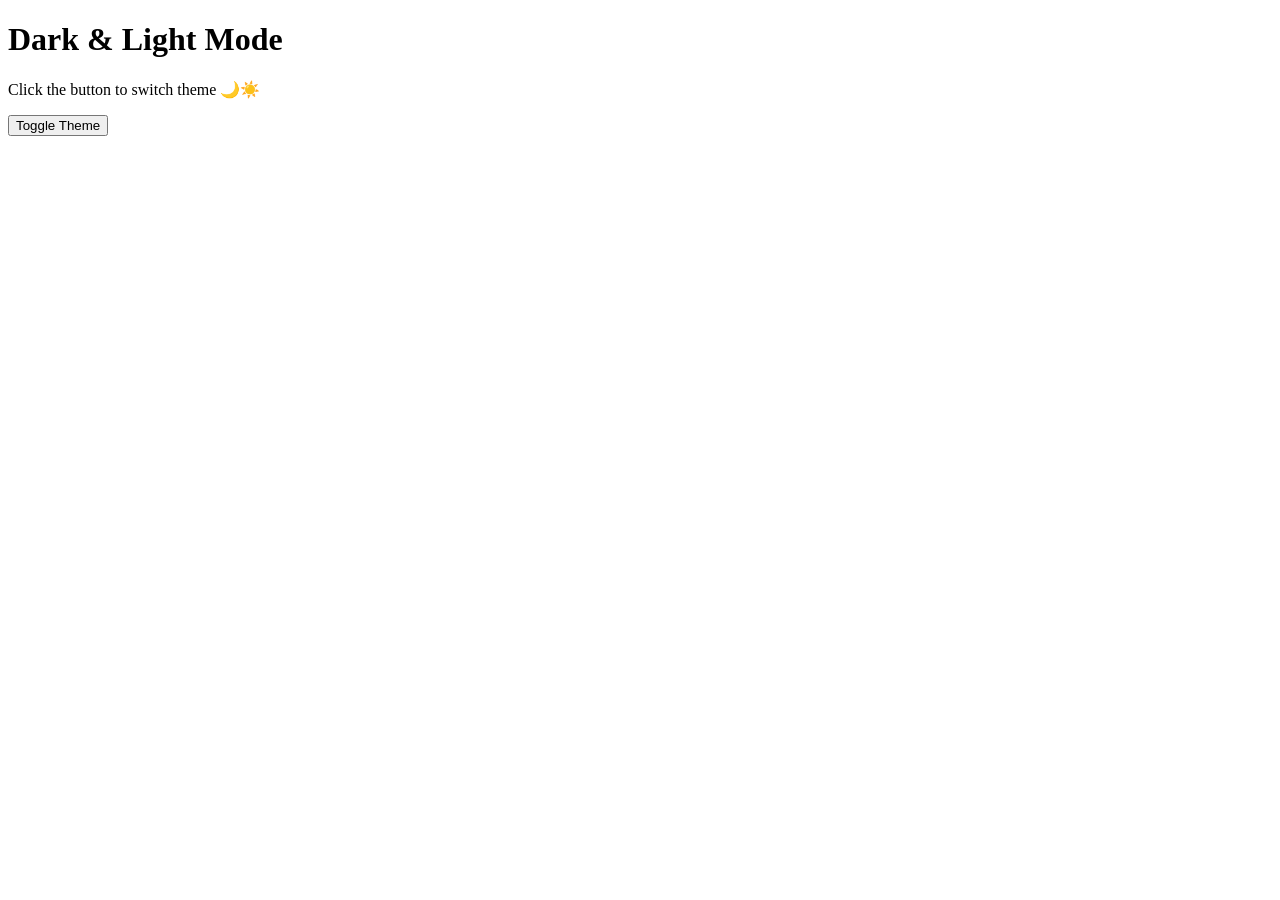
==== index.html @ 8ebc55f8 "Dark Light Mode" ====
<!DOCTYPE html>
<html lang="en">
<head>
    <meta charset="UTF-8">
    <meta name="viewport" content="width=device-width, initial-scale=1.0">
    <title>Dark Light Mode</title>
    <link rel="stylesheet" href="style.css">
</head>
<body>

    <div class="container">
        <h1>Dark & Light Mode</h1>
        <p>Click the button to switch theme 🌙☀️</p>
        <button id="themeToggle">Toggle Theme</button>
    </div>

    <script src="script.js"></script>
</body>
</html>
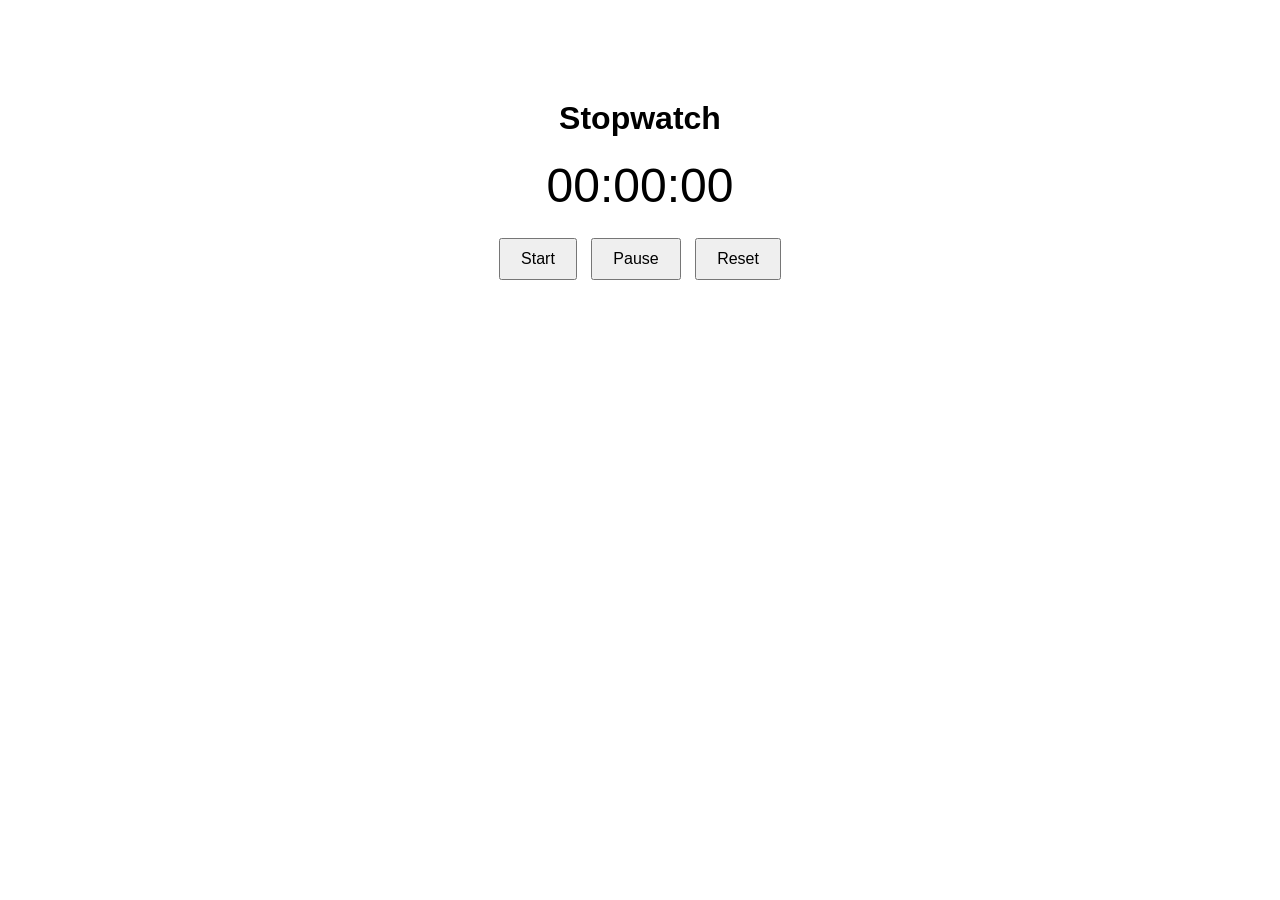
==== commit 345b000e: "time" ====
--- a/index.html
+++ b/index.html
@@ -1,19 +1,23 @@
 <!DOCTYPE html>
 <html lang="en">
 <head>
-    <meta charset="UTF-8">
-    <meta name="viewport" content="width=device-width, initial-scale=1.0">
-    <title>Dark Light Mode</title>
-    <link rel="stylesheet" href="style.css">
+  <meta charset="UTF-8">
+  <title>Stopwatch</title>
+  <link rel="stylesheet" href="style.css">
 </head>
 <body>
 
-    <div class="container">
-        <h1>Dark & Light Mode</h1>
-        <p>Click the button to switch theme 🌙☀️</p>
-        <button id="themeToggle">Toggle Theme</button>
+  <div class="container">
+    <h1>Stopwatch</h1>
+    <div id="display">00:00:00</div>
+
+    <div class="buttons">
+      <button onclick="start()">Start</button>
+      <button onclick="pause()">Pause</button>
+      <button onclick="reset()">Reset</button>
     </div>
+  </div>
 
-    <script src="script.js"></script>
+  <script src="script.js"></script>
 </body>
 </html>
--- a/style.css
+++ b/style.css
@@ -0,0 +1,22 @@
+body {
+  font-family: Arial, sans-serif;
+  background: white;
+  color: black;
+  text-align: center;
+}
+
+.container {
+  margin-top: 100px;
+}
+
+#display {
+  font-size: 48px;
+  margin: 20px 0;
+}
+
+button {
+  padding: 10px 20px;
+  margin: 5px;
+  font-size: 16px;
+  cursor: pointer;
+}
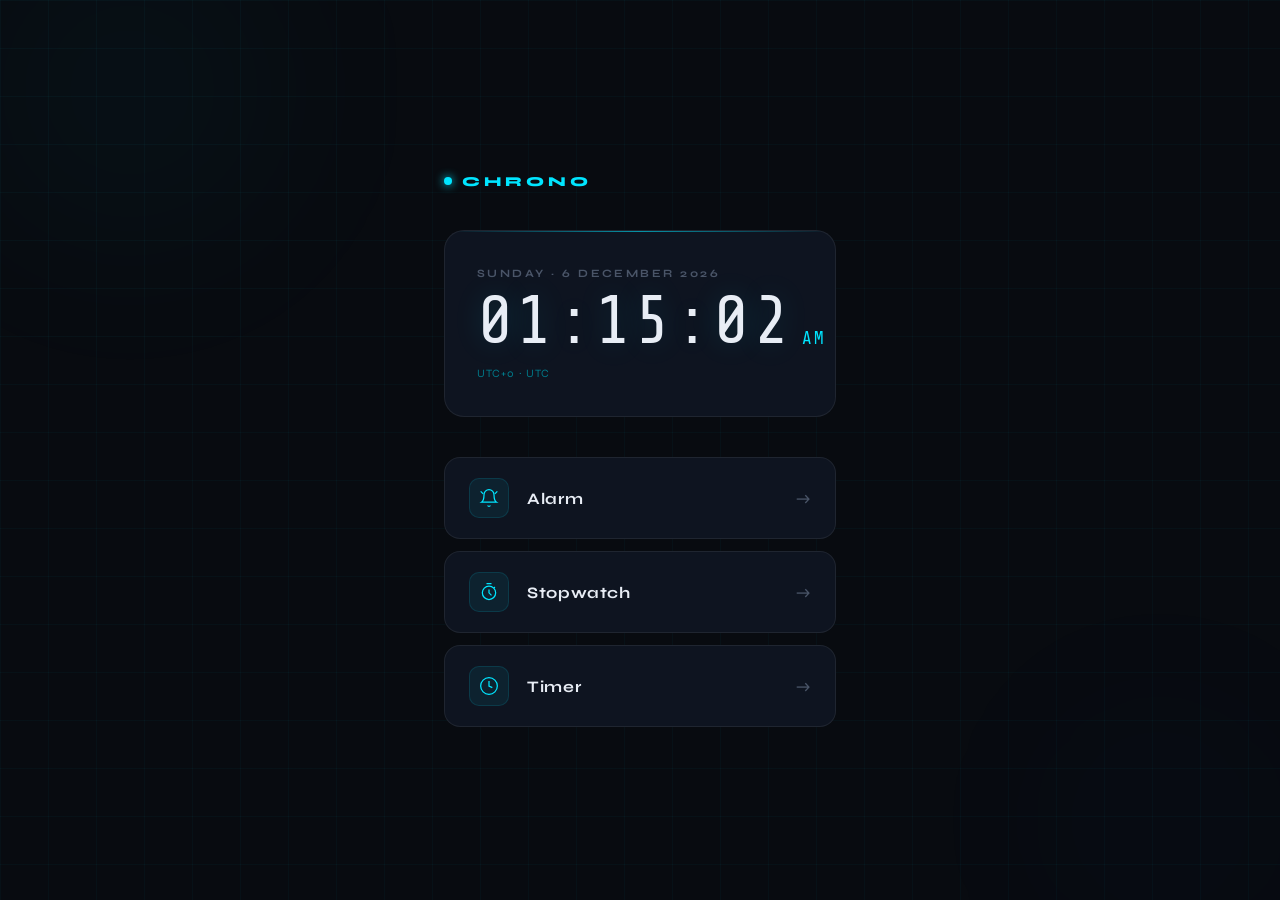
==== commit b557ff5b: "Added the main page" ====
--- a/index.html
+++ b/index.html
@@ -1,23 +1,76 @@
 <!DOCTYPE html>
 <html lang="en">
 <head>
-  <meta charset="UTF-8">
-  <title>Stopwatch</title>
-  <link rel="stylesheet" href="style.css">
+  <meta charset="UTF-8" />
+  <meta name="viewport" content="width=device-width, initial-scale=1.0"/>
+  <title>Clock</title>
+  <link rel="stylesheet" href="style.css" />
+  <link rel="preconnect" href="https://fonts.googleapis.com">
+  <link href="https://fonts.googleapis.com/css2?family=Share+Tech+Mono&family=Syne:wght@400;700;800&display=swap" rel="stylesheet">
 </head>
 <body>
-
-  <div class="container">
-    <h1>Stopwatch</h1>
-    <div id="display">00:00:00</div>
-
-    <div class="buttons">
-      <button onclick="start()">Start</button>
-      <button onclick="pause()">Pause</button>
-      <button onclick="reset()">Reset</button>
-    </div>
-  </div>
-
+ 
+  <div class="bg-grid"></div>
+  <div class="glow-orb orb1"></div>
+  <div class="glow-orb orb2"></div>
+ 
+  <main class="container">
+ 
+    <header class="header">
+      <div class="logo-dot"></div>
+      <span class="logo-text">CHRONO</span>
+    </header>
+ 
+    <section class="clock-display">
+      <div class="date-line" id="date-line">SUNDAY · 19 APRIL 2026</div>
+      <div class="time-wrap">
+        <span class="time" id="time">00:00:00</span>
+        <span class="ampm" id="ampm">AM</span>
+      </div>
+      <div class="timezone" id="timezone">UTC+8 · Kuala Lumpur</div>
+    </section>
+ 
+    <nav class="nav-buttons">
+      <a class="nav-btn" href="alarm.html">
+        <div class="btn-icon">
+          <svg viewBox="0 0 24 24" fill="none" stroke="currentColor" stroke-width="1.5">
+            <path d="M18 8A6 6 0 0 0 6 8c0 7-3 9-3 9h18s-3-2-3-9"/>
+            <path d="M13.73 21a2 2 0 0 1-3.46 0"/>
+            <line x1="2" y1="4" x2="5" y2="7"/>
+            <line x1="22" y1="4" x2="19" y2="7"/>
+          </svg>
+        </div>
+        <span class="btn-label">Alarm</span>
+        <div class="btn-arrow">→</div>
+      </a>
+ 
+      <a class="nav-btn" href="stopwatch.html">
+        <div class="btn-icon">
+          <svg viewBox="0 0 24 24" fill="none" stroke="currentColor" stroke-width="1.5">
+            <circle cx="12" cy="13" r="8"/>
+            <polyline points="12 9 12 13 15 16"/>
+            <line x1="9" y1="2" x2="15" y2="2"/>
+            <line x1="19.07" y1="5.93" x2="17.66" y2="7.34"/>
+          </svg>
+        </div>
+        <span class="btn-label">Stopwatch</span>
+        <div class="btn-arrow">→</div>
+      </a>
+ 
+      <a class="nav-btn" href="timer.html">
+        <div class="btn-icon">
+          <svg viewBox="0 0 24 24" fill="none" stroke="currentColor" stroke-width="1.5">
+            <circle cx="12" cy="12" r="10"/>
+            <polyline points="12 6 12 12 16 14"/>
+          </svg>
+        </div>
+        <span class="btn-label">Timer</span>
+        <div class="btn-arrow">→</div>
+      </a>
+    </nav>
+ 
+  </main>
+ 
   <script src="script.js"></script>
 </body>
 </html>
--- a/style.css
+++ b/style.css
@@ -1,22 +1,289 @@
+/* ─── Reset & Variables ─────────────────────────────── */
+*, *::before, *::after {
+  margin: 0;
+  padding: 0;
+  box-sizing: border-box;
+}
+ 
+:root {
+  --bg:        #080b10;
+  --surface:   #0e1420;
+  --border:    rgba(255,255,255,0.07);
+  --accent:    #00e5ff;
+  --accent-dim:#007a8a;
+  --text:      #e8edf5;
+  --muted:     #4a5568;
+  --btn-hover: #111927;
+ 
+  --font-display: 'Share Tech Mono', monospace;
+  --font-ui:      'Syne', sans-serif;
+}
+ 
+/* ─── Background ─────────────────────────────────────── */
 body {
-  font-family: Arial, sans-serif;
-  background: white;
-  color: black;
-  text-align: center;
-}
-
+  min-height: 100vh;
+  background: var(--bg);
+  color: var(--text);
+  font-family: var(--font-ui);
+  display: flex;
+  align-items: center;
+  justify-content: center;
+  overflow: hidden;
+  position: relative;
+}
+ 
+.bg-grid {
+  position: fixed;
+  inset: 0;
+  background-image:
+    linear-gradient(rgba(0,229,255,0.03) 1px, transparent 1px),
+    linear-gradient(90deg, rgba(0,229,255,0.03) 1px, transparent 1px);
+  background-size: 48px 48px;
+  pointer-events: none;
+  z-index: 0;
+}
+ 
+.glow-orb {
+  position: fixed;
+  border-radius: 50%;
+  filter: blur(90px);
+  pointer-events: none;
+  z-index: 0;
+  opacity: 0.35;
+}
+.orb1 {
+  width: 500px; height: 500px;
+  background: radial-gradient(circle, #00e5ff22, transparent 70%);
+  top: -160px; left: -120px;
+  animation: drift1 14s ease-in-out infinite alternate;
+}
+.orb2 {
+  width: 400px; height: 400px;
+  background: radial-gradient(circle, #005fff18, transparent 70%);
+  bottom: -120px; right: -80px;
+  animation: drift2 18s ease-in-out infinite alternate;
+}
+ 
+@keyframes drift1 {
+  to { transform: translate(40px, 30px); }
+}
+@keyframes drift2 {
+  to { transform: translate(-30px, -40px); }
+}
+ 
+/* ─── Container ──────────────────────────────────────── */
 .container {
-  margin-top: 100px;
-}
-
-#display {
-  font-size: 48px;
-  margin: 20px 0;
-}
-
-button {
-  padding: 10px 20px;
-  margin: 5px;
-  font-size: 16px;
+  position: relative;
+  z-index: 1;
+  width: 100%;
+  max-width: 440px;
+  padding: 0 24px;
+  display: flex;
+  flex-direction: column;
+  gap: 40px;
+  animation: fadeUp 0.7s cubic-bezier(0.22, 1, 0.36, 1) both;
+}
+ 
+@keyframes fadeUp {
+  from { opacity: 0; transform: translateY(24px); }
+  to   { opacity: 1; transform: translateY(0); }
+}
+ 
+/* ─── Header ─────────────────────────────────────────── */
+.header {
+  display: flex;
+  align-items: center;
+  gap: 10px;
+}
+ 
+.logo-dot {
+  width: 8px;
+  height: 8px;
+  border-radius: 50%;
+  background: var(--accent);
+  box-shadow: 0 0 10px var(--accent);
+  animation: pulse-dot 2s ease-in-out infinite;
+}
+ 
+@keyframes pulse-dot {
+  0%, 100% { box-shadow: 0 0 6px var(--accent); }
+  50%       { box-shadow: 0 0 18px var(--accent); }
+}
+ 
+.logo-text {
+  font-family: var(--font-ui);
+  font-weight: 800;
+  font-size: 0.85rem;
+  letter-spacing: 0.3em;
+  color: var(--accent);
+  text-transform: uppercase;
+}
+ 
+/* ─── Clock Display ──────────────────────────────────── */
+.clock-display {
+  display: flex;
+  flex-direction: column;
+  gap: 8px;
+  padding: 36px 32px;
+  background: var(--surface);
+  border: 1px solid var(--border);
+  border-radius: 20px;
+  position: relative;
+  overflow: hidden;
+}
+ 
+.clock-display::before {
+  content: '';
+  position: absolute;
+  top: 0; left: 0; right: 0;
+  height: 1px;
+  background: linear-gradient(90deg, transparent, var(--accent), transparent);
+  opacity: 0.6;
+}
+ 
+.date-line {
+  font-family: var(--font-ui);
+  font-size: 0.7rem;
+  font-weight: 700;
+  letter-spacing: 0.22em;
+  color: var(--muted);
+  text-transform: uppercase;
+}
+ 
+.time-wrap {
+  display: flex;
+  align-items: flex-end;
+  gap: 10px;
+  line-height: 1;
+}
+ 
+.time {
+  font-family: var(--font-display);
+  font-size: clamp(2.8rem, 12vw, 4.2rem);
+  color: var(--text);
+  letter-spacing: 0.05em;
+  text-shadow: 0 0 30px rgba(0,229,255,0.15);
+  transition: opacity 0.1s;
+}
+ 
+.ampm {
+  font-family: var(--font-display);
+  font-size: 1.1rem;
+  color: var(--accent);
+  padding-bottom: 0.45rem;
+  letter-spacing: 0.1em;
+}
+ 
+.timezone {
+  font-size: 0.7rem;
+  color: var(--accent-dim);
+  letter-spacing: 0.1em;
+  font-weight: 400;
+  margin-top: 4px;
+}
+ 
+/* ─── Nav Buttons ────────────────────────────────────── */
+.nav-buttons {
+  display: flex;
+  flex-direction: column;
+  gap: 12px;
+}
+ 
+.nav-btn {
+  display: flex;
+  align-items: center;
+  gap: 18px;
+  padding: 20px 24px;
+  background: var(--surface);
+  border: 1px solid var(--border);
+  border-radius: 16px;
+  text-decoration: none;
+  color: var(--text);
   cursor: pointer;
+  transition:
+    background 0.25s,
+    border-color 0.25s,
+    transform 0.18s;
+  position: relative;
+  overflow: hidden;
+  animation: fadeUp 0.7s cubic-bezier(0.22, 1, 0.36, 1) both;
+}
+ 
+.nav-btn:nth-child(1) { animation-delay: 0.1s; }
+.nav-btn:nth-child(2) { animation-delay: 0.18s; }
+.nav-btn:nth-child(3) { animation-delay: 0.26s; }
+ 
+.nav-btn::after {
+  content: '';
+  position: absolute;
+  inset: 0;
+  background: linear-gradient(120deg, transparent 40%, rgba(0,229,255,0.04) 100%);
+  opacity: 0;
+  transition: opacity 0.25s;
+}
+ 
+.nav-btn:hover {
+  background: var(--btn-hover);
+  border-color: rgba(0,229,255,0.25);
+  transform: translateX(4px);
+}
+ 
+.nav-btn:hover::after {
+  opacity: 1;
+}
+ 
+.nav-btn:active {
+  transform: translateX(2px) scale(0.99);
+}
+ 
+.btn-icon {
+  width: 40px;
+  height: 40px;
+  display: flex;
+  align-items: center;
+  justify-content: center;
+  border-radius: 10px;
+  background: rgba(0,229,255,0.07);
+  border: 1px solid rgba(0,229,255,0.12);
+  color: var(--accent);
+  flex-shrink: 0;
+  transition: background 0.25s;
+}
+ 
+.btn-icon svg {
+  width: 20px;
+  height: 20px;
+}
+ 
+.nav-btn:hover .btn-icon {
+  background: rgba(0,229,255,0.13);
+}
+ 
+.btn-label {
+  flex: 1;
+  font-family: var(--font-ui);
+  font-weight: 700;
+  font-size: 1rem;
+  letter-spacing: 0.04em;
+}
+ 
+.btn-arrow {
+  font-size: 1.1rem;
+  color: var(--muted);
+  transition: color 0.25s, transform 0.25s;
+}
+ 
+.nav-btn:hover .btn-arrow {
+  color: var(--accent);
+  transform: translateX(4px);
+}
+ 
+/* ─── Responsive ─────────────────────────────────────── */
+@media (max-width: 480px) {
+  .clock-display {
+    padding: 28px 24px;
+  }
+  .container {
+    gap: 28px;
+  }
 }
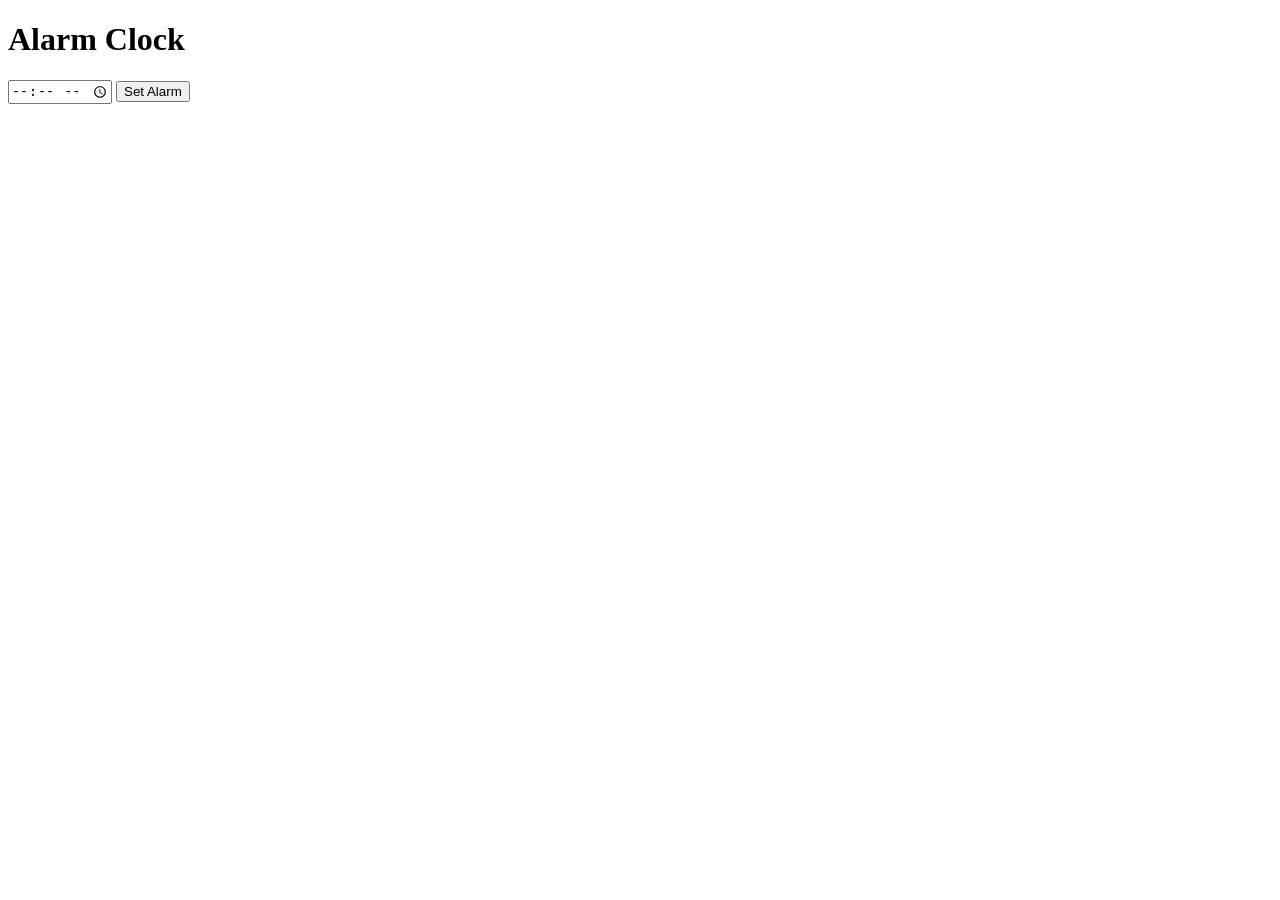
==== commit 70e6b7b0: "Alarm" ====
--- a/index.html
+++ b/index.html
@@ -1,76 +1,19 @@
 <!DOCTYPE html>
-<html lang="en">
+<html>
 <head>
-  <meta charset="UTF-8" />
-  <meta name="viewport" content="width=device-width, initial-scale=1.0"/>
-  <title>Clock</title>
-  <link rel="stylesheet" href="style.css" />
-  <link rel="preconnect" href="https://fonts.googleapis.com">
-  <link href="https://fonts.googleapis.com/css2?family=Share+Tech+Mono&family=Syne:wght@400;700;800&display=swap" rel="stylesheet">
+    <title>Simple Alarm</title>
 </head>
 <body>
- 
-  <div class="bg-grid"></div>
-  <div class="glow-orb orb1"></div>
-  <div class="glow-orb orb2"></div>
- 
-  <main class="container">
- 
-    <header class="header">
-      <div class="logo-dot"></div>
-      <span class="logo-text">CHRONO</span>
-    </header>
- 
-    <section class="clock-display">
-      <div class="date-line" id="date-line">SUNDAY · 19 APRIL 2026</div>
-      <div class="time-wrap">
-        <span class="time" id="time">00:00:00</span>
-        <span class="ampm" id="ampm">AM</span>
-      </div>
-      <div class="timezone" id="timezone">UTC+8 · Kuala Lumpur</div>
-    </section>
- 
-    <nav class="nav-buttons">
-      <a class="nav-btn" href="alarm.html">
-        <div class="btn-icon">
-          <svg viewBox="0 0 24 24" fill="none" stroke="currentColor" stroke-width="1.5">
-            <path d="M18 8A6 6 0 0 0 6 8c0 7-3 9-3 9h18s-3-2-3-9"/>
-            <path d="M13.73 21a2 2 0 0 1-3.46 0"/>
-            <line x1="2" y1="4" x2="5" y2="7"/>
-            <line x1="22" y1="4" x2="19" y2="7"/>
-          </svg>
-        </div>
-        <span class="btn-label">Alarm</span>
-        <div class="btn-arrow">→</div>
-      </a>
- 
-      <a class="nav-btn" href="stopwatch.html">
-        <div class="btn-icon">
-          <svg viewBox="0 0 24 24" fill="none" stroke="currentColor" stroke-width="1.5">
-            <circle cx="12" cy="13" r="8"/>
-            <polyline points="12 9 12 13 15 16"/>
-            <line x1="9" y1="2" x2="15" y2="2"/>
-            <line x1="19.07" y1="5.93" x2="17.66" y2="7.34"/>
-          </svg>
-        </div>
-        <span class="btn-label">Stopwatch</span>
-        <div class="btn-arrow">→</div>
-      </a>
- 
-      <a class="nav-btn" href="timer.html">
-        <div class="btn-icon">
-          <svg viewBox="0 0 24 24" fill="none" stroke="currentColor" stroke-width="1.5">
-            <circle cx="12" cy="12" r="10"/>
-            <polyline points="12 6 12 12 16 14"/>
-          </svg>
-        </div>
-        <span class="btn-label">Timer</span>
-        <div class="btn-arrow">→</div>
-      </a>
-    </nav>
- 
-  </main>
- 
-  <script src="script.js"></script>
+
+<h1>Alarm Clock</h1>
+
+<input type="time" id="alarmTime">
+<button onclick="setAlarm()">Set Alarm</button>
+
+<h2 id="status"></h2>
+
+<audio id="alarmSound" src="https://www.soundjay.com/misc/sounds/bell-ringing-05.mp3" preload="auto"></audio>
+
+<script src="script.js"></script>
 </body>
 </html>
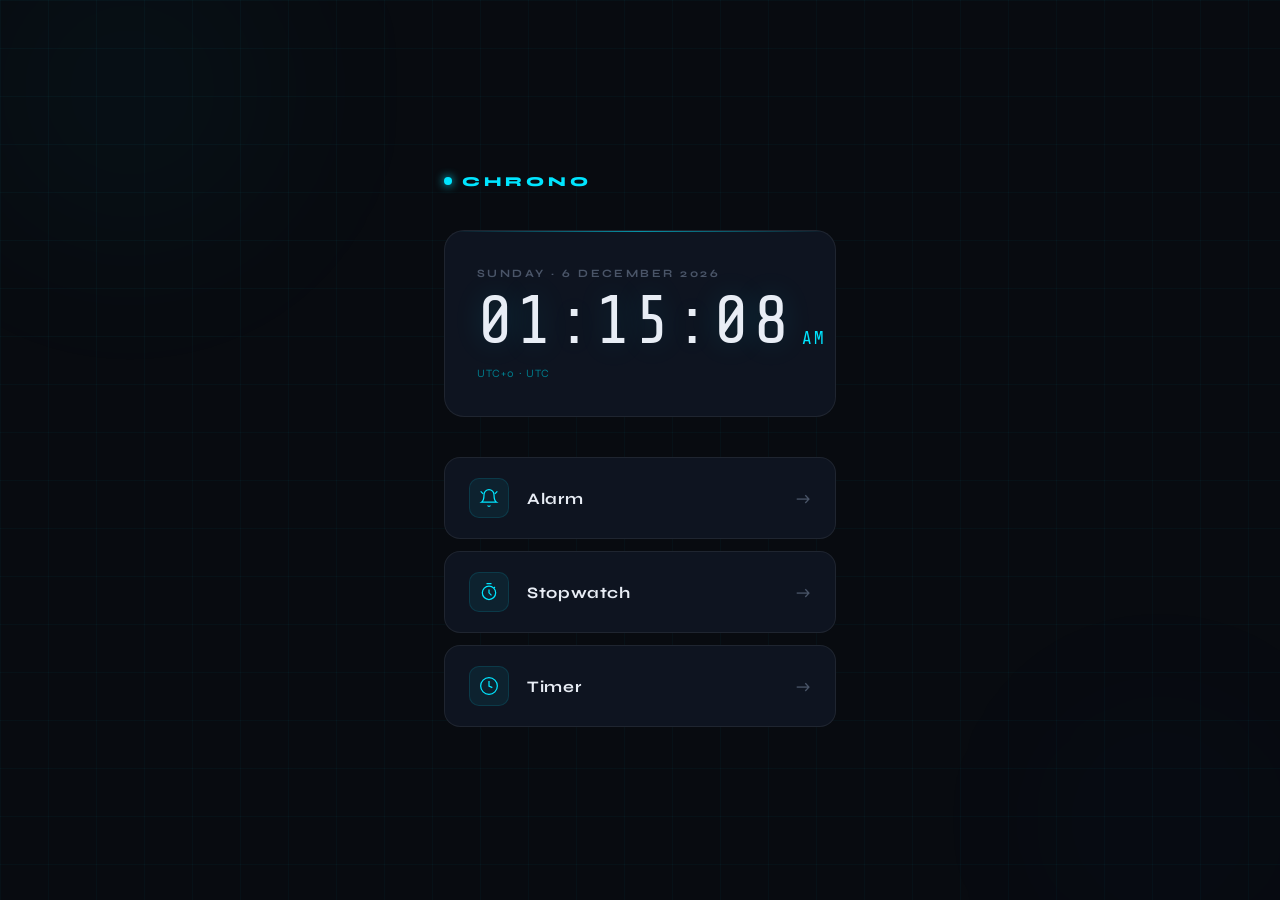
==== commit 765cf1d8: "Merge branch 'main' into feature/ldmode" ====
--- a/index.html
+++ b/index.html
@@ -1,19 +1,76 @@
 <!DOCTYPE html>
-<html>
+<html lang="en">
 <head>
-    <title>Simple Alarm</title>
+  <meta charset="UTF-8" />
+  <meta name="viewport" content="width=device-width, initial-scale=1.0"/>
+  <title>Clock</title>
+  <link rel="stylesheet" href="style.css" />
+  <link rel="preconnect" href="https://fonts.googleapis.com">
+  <link href="https://fonts.googleapis.com/css2?family=Share+Tech+Mono&family=Syne:wght@400;700;800&display=swap" rel="stylesheet">
 </head>
 <body>
-
-<h1>Alarm Clock</h1>
-
-<input type="time" id="alarmTime">
-<button onclick="setAlarm()">Set Alarm</button>
-
-<h2 id="status"></h2>
-
-<audio id="alarmSound" src="https://www.soundjay.com/misc/sounds/bell-ringing-05.mp3" preload="auto"></audio>
-
-<script src="script.js"></script>
+ 
+  <div class="bg-grid"></div>
+  <div class="glow-orb orb1"></div>
+  <div class="glow-orb orb2"></div>
+ 
+  <main class="container">
+ 
+    <header class="header">
+      <div class="logo-dot"></div>
+      <span class="logo-text">CHRONO</span>
+    </header>
+ 
+    <section class="clock-display">
+      <div class="date-line" id="date-line">SUNDAY · 19 APRIL 2026</div>
+      <div class="time-wrap">
+        <span class="time" id="time">00:00:00</span>
+        <span class="ampm" id="ampm">AM</span>
+      </div>
+      <div class="timezone" id="timezone">UTC+8 · Kuala Lumpur</div>
+    </section>
+ 
+    <nav class="nav-buttons">
+      <a class="nav-btn" href="alarm.html">
+        <div class="btn-icon">
+          <svg viewBox="0 0 24 24" fill="none" stroke="currentColor" stroke-width="1.5">
+            <path d="M18 8A6 6 0 0 0 6 8c0 7-3 9-3 9h18s-3-2-3-9"/>
+            <path d="M13.73 21a2 2 0 0 1-3.46 0"/>
+            <line x1="2" y1="4" x2="5" y2="7"/>
+            <line x1="22" y1="4" x2="19" y2="7"/>
+          </svg>
+        </div>
+        <span class="btn-label">Alarm</span>
+        <div class="btn-arrow">→</div>
+      </a>
+ 
+      <a class="nav-btn" href="stopwatch.html">
+        <div class="btn-icon">
+          <svg viewBox="0 0 24 24" fill="none" stroke="currentColor" stroke-width="1.5">
+            <circle cx="12" cy="13" r="8"/>
+            <polyline points="12 9 12 13 15 16"/>
+            <line x1="9" y1="2" x2="15" y2="2"/>
+            <line x1="19.07" y1="5.93" x2="17.66" y2="7.34"/>
+          </svg>
+        </div>
+        <span class="btn-label">Stopwatch</span>
+        <div class="btn-arrow">→</div>
+      </a>
+ 
+      <a class="nav-btn" href="timer.html">
+        <div class="btn-icon">
+          <svg viewBox="0 0 24 24" fill="none" stroke="currentColor" stroke-width="1.5">
+            <circle cx="12" cy="12" r="10"/>
+            <polyline points="12 6 12 12 16 14"/>
+          </svg>
+        </div>
+        <span class="btn-label">Timer</span>
+        <div class="btn-arrow">→</div>
+      </a>
+    </nav>
+ 
+  </main>
+ 
+  <script src="script.js"></script>
 </body>
 </html>
--- a/style.css
+++ b/style.css
@@ -0,0 +1,289 @@
+/* ─── Reset & Variables ─────────────────────────────── */
+*, *::before, *::after {
+  margin: 0;
+  padding: 0;
+  box-sizing: border-box;
+}
+ 
+:root {
+  --bg:        #080b10;
+  --surface:   #0e1420;
+  --border:    rgba(255,255,255,0.07);
+  --accent:    #00e5ff;
+  --accent-dim:#007a8a;
+  --text:      #e8edf5;
+  --muted:     #4a5568;
+  --btn-hover: #111927;
+ 
+  --font-display: 'Share Tech Mono', monospace;
+  --font-ui:      'Syne', sans-serif;
+}
+ 
+/* ─── Background ─────────────────────────────────────── */
+body {
+  min-height: 100vh;
+  background: var(--bg);
+  color: var(--text);
+  font-family: var(--font-ui);
+  display: flex;
+  align-items: center;
+  justify-content: center;
+  overflow: hidden;
+  position: relative;
+}
+ 
+.bg-grid {
+  position: fixed;
+  inset: 0;
+  background-image:
+    linear-gradient(rgba(0,229,255,0.03) 1px, transparent 1px),
+    linear-gradient(90deg, rgba(0,229,255,0.03) 1px, transparent 1px);
+  background-size: 48px 48px;
+  pointer-events: none;
+  z-index: 0;
+}
+ 
+.glow-orb {
+  position: fixed;
+  border-radius: 50%;
+  filter: blur(90px);
+  pointer-events: none;
+  z-index: 0;
+  opacity: 0.35;
+}
+.orb1 {
+  width: 500px; height: 500px;
+  background: radial-gradient(circle, #00e5ff22, transparent 70%);
+  top: -160px; left: -120px;
+  animation: drift1 14s ease-in-out infinite alternate;
+}
+.orb2 {
+  width: 400px; height: 400px;
+  background: radial-gradient(circle, #005fff18, transparent 70%);
+  bottom: -120px; right: -80px;
+  animation: drift2 18s ease-in-out infinite alternate;
+}
+ 
+@keyframes drift1 {
+  to { transform: translate(40px, 30px); }
+}
+@keyframes drift2 {
+  to { transform: translate(-30px, -40px); }
+}
+ 
+/* ─── Container ──────────────────────────────────────── */
+.container {
+  position: relative;
+  z-index: 1;
+  width: 100%;
+  max-width: 440px;
+  padding: 0 24px;
+  display: flex;
+  flex-direction: column;
+  gap: 40px;
+  animation: fadeUp 0.7s cubic-bezier(0.22, 1, 0.36, 1) both;
+}
+ 
+@keyframes fadeUp {
+  from { opacity: 0; transform: translateY(24px); }
+  to   { opacity: 1; transform: translateY(0); }
+}
+ 
+/* ─── Header ─────────────────────────────────────────── */
+.header {
+  display: flex;
+  align-items: center;
+  gap: 10px;
+}
+ 
+.logo-dot {
+  width: 8px;
+  height: 8px;
+  border-radius: 50%;
+  background: var(--accent);
+  box-shadow: 0 0 10px var(--accent);
+  animation: pulse-dot 2s ease-in-out infinite;
+}
+ 
+@keyframes pulse-dot {
+  0%, 100% { box-shadow: 0 0 6px var(--accent); }
+  50%       { box-shadow: 0 0 18px var(--accent); }
+}
+ 
+.logo-text {
+  font-family: var(--font-ui);
+  font-weight: 800;
+  font-size: 0.85rem;
+  letter-spacing: 0.3em;
+  color: var(--accent);
+  text-transform: uppercase;
+}
+ 
+/* ─── Clock Display ──────────────────────────────────── */
+.clock-display {
+  display: flex;
+  flex-direction: column;
+  gap: 8px;
+  padding: 36px 32px;
+  background: var(--surface);
+  border: 1px solid var(--border);
+  border-radius: 20px;
+  position: relative;
+  overflow: hidden;
+}
+ 
+.clock-display::before {
+  content: '';
+  position: absolute;
+  top: 0; left: 0; right: 0;
+  height: 1px;
+  background: linear-gradient(90deg, transparent, var(--accent), transparent);
+  opacity: 0.6;
+}
+ 
+.date-line {
+  font-family: var(--font-ui);
+  font-size: 0.7rem;
+  font-weight: 700;
+  letter-spacing: 0.22em;
+  color: var(--muted);
+  text-transform: uppercase;
+}
+ 
+.time-wrap {
+  display: flex;
+  align-items: flex-end;
+  gap: 10px;
+  line-height: 1;
+}
+ 
+.time {
+  font-family: var(--font-display);
+  font-size: clamp(2.8rem, 12vw, 4.2rem);
+  color: var(--text);
+  letter-spacing: 0.05em;
+  text-shadow: 0 0 30px rgba(0,229,255,0.15);
+  transition: opacity 0.1s;
+}
+ 
+.ampm {
+  font-family: var(--font-display);
+  font-size: 1.1rem;
+  color: var(--accent);
+  padding-bottom: 0.45rem;
+  letter-spacing: 0.1em;
+}
+ 
+.timezone {
+  font-size: 0.7rem;
+  color: var(--accent-dim);
+  letter-spacing: 0.1em;
+  font-weight: 400;
+  margin-top: 4px;
+}
+ 
+/* ─── Nav Buttons ────────────────────────────────────── */
+.nav-buttons {
+  display: flex;
+  flex-direction: column;
+  gap: 12px;
+}
+ 
+.nav-btn {
+  display: flex;
+  align-items: center;
+  gap: 18px;
+  padding: 20px 24px;
+  background: var(--surface);
+  border: 1px solid var(--border);
+  border-radius: 16px;
+  text-decoration: none;
+  color: var(--text);
+  cursor: pointer;
+  transition:
+    background 0.25s,
+    border-color 0.25s,
+    transform 0.18s;
+  position: relative;
+  overflow: hidden;
+  animation: fadeUp 0.7s cubic-bezier(0.22, 1, 0.36, 1) both;
+}
+ 
+.nav-btn:nth-child(1) { animation-delay: 0.1s; }
+.nav-btn:nth-child(2) { animation-delay: 0.18s; }
+.nav-btn:nth-child(3) { animation-delay: 0.26s; }
+ 
+.nav-btn::after {
+  content: '';
+  position: absolute;
+  inset: 0;
+  background: linear-gradient(120deg, transparent 40%, rgba(0,229,255,0.04) 100%);
+  opacity: 0;
+  transition: opacity 0.25s;
+}
+ 
+.nav-btn:hover {
+  background: var(--btn-hover);
+  border-color: rgba(0,229,255,0.25);
+  transform: translateX(4px);
+}
+ 
+.nav-btn:hover::after {
+  opacity: 1;
+}
+ 
+.nav-btn:active {
+  transform: translateX(2px) scale(0.99);
+}
+ 
+.btn-icon {
+  width: 40px;
+  height: 40px;
+  display: flex;
+  align-items: center;
+  justify-content: center;
+  border-radius: 10px;
+  background: rgba(0,229,255,0.07);
+  border: 1px solid rgba(0,229,255,0.12);
+  color: var(--accent);
+  flex-shrink: 0;
+  transition: background 0.25s;
+}
+ 
+.btn-icon svg {
+  width: 20px;
+  height: 20px;
+}
+ 
+.nav-btn:hover .btn-icon {
+  background: rgba(0,229,255,0.13);
+}
+ 
+.btn-label {
+  flex: 1;
+  font-family: var(--font-ui);
+  font-weight: 700;
+  font-size: 1rem;
+  letter-spacing: 0.04em;
+}
+ 
+.btn-arrow {
+  font-size: 1.1rem;
+  color: var(--muted);
+  transition: color 0.25s, transform 0.25s;
+}
+ 
+.nav-btn:hover .btn-arrow {
+  color: var(--accent);
+  transform: translateX(4px);
+}
+ 
+/* ─── Responsive ─────────────────────────────────────── */
+@media (max-width: 480px) {
+  .clock-display {
+    padding: 28px 24px;
+  }
+  .container {
+    gap: 28px;
+  }
+}
